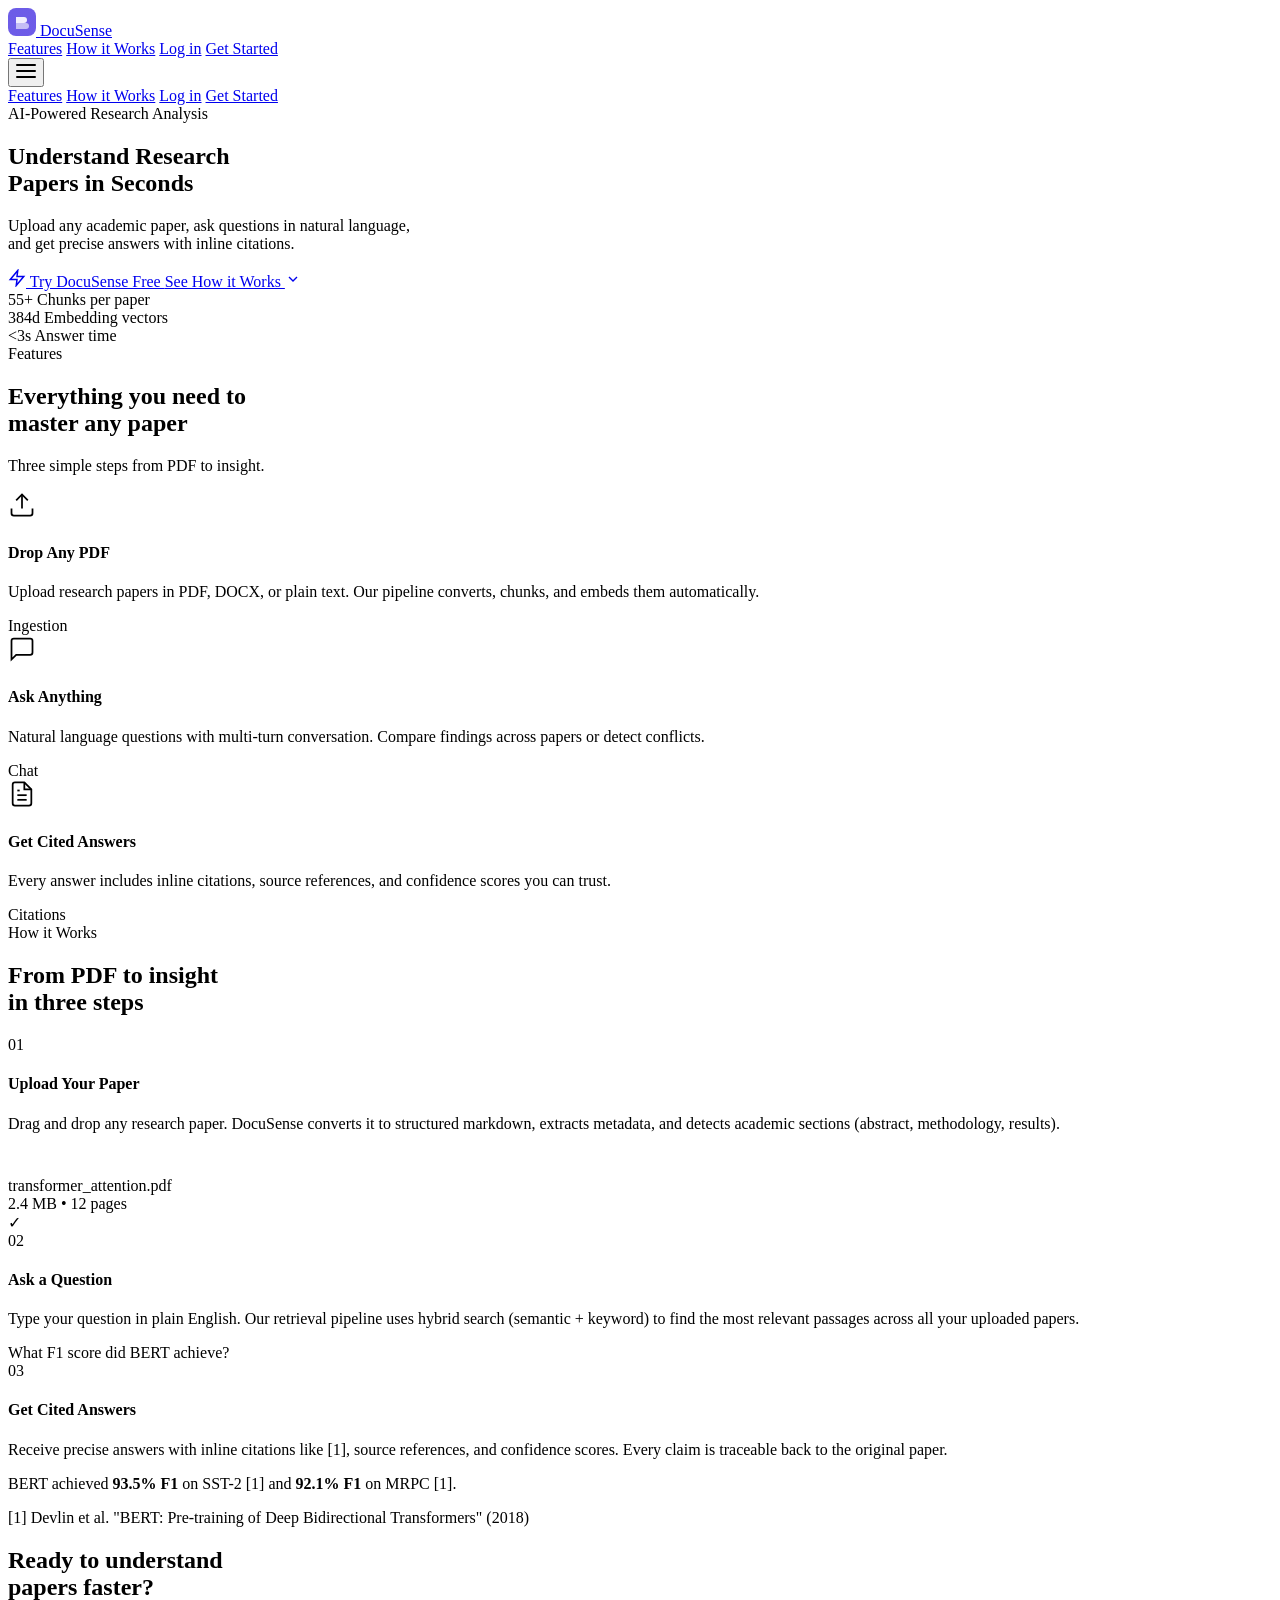
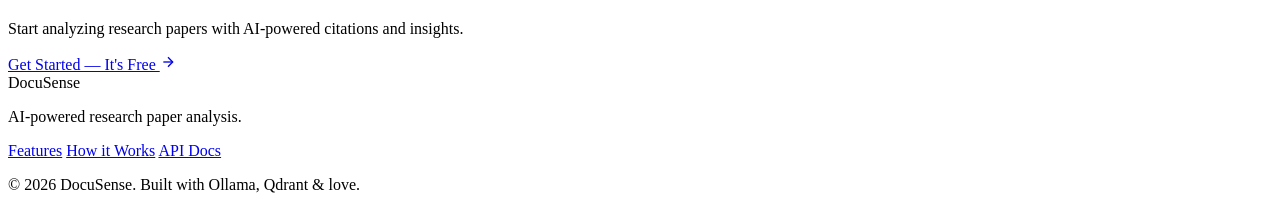
==== docusense/web/index.html @ 53594f13 "feat: premium Apple-inspired web UI replacing Gradio - Landing page: hero with gradient orbs, featur" ====
<!DOCTYPE html>
<html lang="en">
<head>
  <meta charset="UTF-8">
  <meta name="viewport" content="width=device-width, initial-scale=1.0">
  <meta name="description" content="DocuSense — Upload research papers, ask questions, get cited answers instantly. AI-powered academic paper analysis.">
  <title>DocuSense — Understand Research Papers in Seconds</title>
  <link rel="preconnect" href="https://fonts.googleapis.com">
  <link rel="preconnect" href="https://fonts.gstatic.com" crossorigin>
  <link href="https://fonts.googleapis.com/css2?family=Inter:wght@400;500;600;700;800&display=swap" rel="stylesheet">
  <link rel="stylesheet" href="/static/css/design-system.css">
  <link rel="stylesheet" href="/static/css/landing.css">
</head>
<body>

  <!-- ===== NAVIGATION ===== -->
  <nav class="nav glass" id="navbar" role="navigation" aria-label="Main navigation">
    <div class="nav__inner container">
      <a href="/" class="nav__logo" aria-label="DocuSense home">
        <svg width="28" height="28" viewBox="0 0 28 28" fill="none" aria-hidden="true">
          <rect width="28" height="28" rx="8" fill="url(#logo-grad)"/>
          <path d="M8 9h8a3 3 0 013 3v0a3 3 0 01-3 3H8V9z" fill="white" opacity="0.9"/>
          <path d="M8 15h10a3 3 0 013 3v0a3 3 0 01-3 3H8v-6z" fill="white" opacity="0.6"/>
          <defs><linearGradient id="logo-grad" x1="0" y1="0" x2="28" y2="28"><stop stop-color="#6c5ce7"/><stop offset="1" stop-color="#a855f7"/></linearGradient></defs>
        </svg>
        <span>DocuSense</span>
      </a>
      <div class="nav__links">
        <a href="#features" class="nav__link">Features</a>
        <a href="#how-it-works" class="nav__link">How it Works</a>
        <a href="/static/auth.html" class="btn btn-secondary btn-sm">Log in</a>
        <a href="/static/auth.html#signup" class="btn btn-primary btn-sm">Get Started</a>
      </div>
      <button class="nav__hamburger btn-icon" id="nav-toggle" aria-label="Toggle menu" aria-expanded="false">
        <svg width="20" height="20" viewBox="0 0 20 20" fill="currentColor"><rect y="3" width="20" height="2" rx="1"/><rect y="9" width="20" height="2" rx="1"/><rect y="15" width="20" height="2" rx="1"/></svg>
      </button>
    </div>
    <!-- Mobile menu -->
    <div class="nav__mobile" id="mobile-menu" role="menu">
      <a href="#features" class="nav__mobile-link" role="menuitem">Features</a>
      <a href="#how-it-works" class="nav__mobile-link" role="menuitem">How it Works</a>
      <a href="/static/auth.html" class="nav__mobile-link" role="menuitem">Log in</a>
      <a href="/static/auth.html#signup" class="btn btn-primary" style="width:100%;margin-top:var(--space-2)" role="menuitem">Get Started</a>
    </div>
  </nav>

  <!-- ===== HERO SECTION ===== -->
  <section class="hero" id="hero">
    <div class="hero__bg" aria-hidden="true">
      <div class="hero__orb hero__orb--1"></div>
      <div class="hero__orb hero__orb--2"></div>
      <div class="hero__orb hero__orb--3"></div>
      <div class="hero__grid"></div>
    </div>
    <div class="hero__content container">
      <div class="hero__badge reveal">
        <span class="hero__badge-dot"></span>
        AI-Powered Research Analysis
      </div>
      <h1 class="hero__title reveal delay-1">
        Understand Research<br>Papers <span class="gradient-text">in Seconds</span>
      </h1>
      <p class="hero__subtitle reveal delay-2">
        Upload any academic paper, ask questions in natural language,<br class="hide-mobile">
        and get precise answers with inline citations.
      </p>
      <div class="hero__actions reveal delay-3">
        <a href="/static/auth.html#signup" class="btn btn-primary btn-lg">
          <svg width="18" height="18" viewBox="0 0 24 24" fill="none" stroke="currentColor" stroke-width="2"><path d="M13 2L3 14h9l-1 8 10-12h-9l1-8z"/></svg>
          Try DocuSense Free
        </a>
        <a href="#how-it-works" class="btn btn-secondary btn-lg">
          See How it Works
          <svg width="16" height="16" viewBox="0 0 24 24" fill="none" stroke="currentColor" stroke-width="2"><path d="M6 9l6 6 6-6"/></svg>
        </a>
      </div>
      <div class="hero__stats reveal delay-4">
        <div class="hero__stat">
          <span class="hero__stat-num">55+</span>
          <span class="hero__stat-label">Chunks per paper</span>
        </div>
        <div class="hero__stat-divider"></div>
        <div class="hero__stat">
          <span class="hero__stat-num">384d</span>
          <span class="hero__stat-label">Embedding vectors</span>
        </div>
        <div class="hero__stat-divider"></div>
        <div class="hero__stat">
          <span class="hero__stat-num">&lt;3s</span>
          <span class="hero__stat-label">Answer time</span>
        </div>
      </div>
    </div>
  </section>

  <!-- ===== FEATURES ===== -->
  <section class="features" id="features">
    <div class="container">
      <div class="section-header reveal">
        <span class="section-tag">Features</span>
        <h2>Everything you need to<br><span class="gradient-text">master any paper</span></h2>
        <p>Three simple steps from PDF to insight.</p>
      </div>

      <div class="features__grid">
        <!-- Card 1 -->
        <div class="feature-card glass reveal delay-1" id="feature-upload">
          <div class="feature-card__icon">
            <svg width="28" height="28" viewBox="0 0 24 24" fill="none" stroke="currentColor" stroke-width="1.5"><path d="M21 15v4a2 2 0 01-2 2H5a2 2 0 01-2-2v-4"/><polyline points="17 8 12 3 7 8"/><line x1="12" y1="3" x2="12" y2="15"/></svg>
          </div>
          <h4>Drop Any PDF</h4>
          <p>Upload research papers in PDF, DOCX, or plain text. Our pipeline converts, chunks, and embeds them automatically.</p>
          <div class="feature-card__tag">Ingestion</div>
        </div>

        <!-- Card 2 -->
        <div class="feature-card glass reveal delay-2" id="feature-ask">
          <div class="feature-card__icon feature-card__icon--purple">
            <svg width="28" height="28" viewBox="0 0 24 24" fill="none" stroke="currentColor" stroke-width="1.5"><path d="M21 15a2 2 0 01-2 2H7l-4 4V5a2 2 0 012-2h14a2 2 0 012 2z"/></svg>
          </div>
          <h4>Ask Anything</h4>
          <p>Natural language questions with multi-turn conversation. Compare findings across papers or detect conflicts.</p>
          <div class="feature-card__tag">Chat</div>
        </div>

        <!-- Card 3 -->
        <div class="feature-card glass reveal delay-3" id="feature-cite">
          <div class="feature-card__icon feature-card__icon--pink">
            <svg width="28" height="28" viewBox="0 0 24 24" fill="none" stroke="currentColor" stroke-width="1.5"><path d="M14 2H6a2 2 0 00-2 2v16a2 2 0 002 2h12a2 2 0 002-2V8z"/><polyline points="14 2 14 8 20 8"/><line x1="16" y1="13" x2="8" y2="13"/><line x1="16" y1="17" x2="8" y2="17"/><polyline points="10 9 9 9 8 9"/></svg>
          </div>
          <h4>Get Cited Answers</h4>
          <p>Every answer includes inline citations, source references, and confidence scores you can trust.</p>
          <div class="feature-card__tag">Citations</div>
        </div>
      </div>
    </div>
  </section>

  <!-- ===== HOW IT WORKS ===== -->
  <section class="how-it-works" id="how-it-works">
    <div class="container">
      <div class="section-header reveal">
        <span class="section-tag">How it Works</span>
        <h2>From PDF to insight<br><span class="gradient-text">in three steps</span></h2>
      </div>

      <div class="steps">
        <div class="step reveal-left">
          <div class="step__number">01</div>
          <div class="step__content">
            <h4>Upload Your Paper</h4>
            <p>Drag and drop any research paper. DocuSense converts it to structured markdown, extracts metadata, and detects academic sections (abstract, methodology, results).</p>
          </div>
          <div class="step__visual">
            <div class="step__mockup glass-strong">
              <div class="mockup-file">
                <svg width="24" height="24" viewBox="0 0 24 24" fill="none" stroke="var(--accent-solid)" stroke-width="1.5"><path d="M14 2H6a2 2 0 00-2 2v16a2 2 0 002 2h12a2 2 0 002-2V8z"/><polyline points="14 2 14 8 20 8"/></svg>
                <div>
                  <div class="mockup-filename">transformer_attention.pdf</div>
                  <div class="mockup-meta">2.4 MB • 12 pages</div>
                </div>
                <div class="mockup-badge">✓</div>
              </div>
            </div>
          </div>
        </div>

        <div class="step reveal-right">
          <div class="step__number">02</div>
          <div class="step__content">
            <h4>Ask a Question</h4>
            <p>Type your question in plain English. Our retrieval pipeline uses hybrid search (semantic + keyword) to find the most relevant passages across all your uploaded papers.</p>
          </div>
          <div class="step__visual">
            <div class="step__mockup glass-strong">
              <div class="mockup-chat">
                <div class="mockup-msg mockup-msg--user">What F1 score did BERT achieve?</div>
                <div class="mockup-msg mockup-msg--bot">
                  <div class="mockup-typing">
                    <span></span><span></span><span></span>
                  </div>
                </div>
              </div>
            </div>
          </div>
        </div>

        <div class="step reveal-left">
          <div class="step__number">03</div>
          <div class="step__content">
            <h4>Get Cited Answers</h4>
            <p>Receive precise answers with inline citations like [1], source references, and confidence scores. Every claim is traceable back to the original paper.</p>
          </div>
          <div class="step__visual">
            <div class="step__mockup glass-strong">
              <div class="mockup-answer">
                <p>BERT achieved <strong>93.5% F1</strong> on SST-2 <span class="mockup-cite">[1]</span> and <strong>92.1% F1</strong> on MRPC <span class="mockup-cite">[1]</span>.</p>
                <div class="mockup-ref">
                  <span class="mockup-cite">[1]</span> Devlin et al. "BERT: Pre-training of Deep Bidirectional Transformers" (2018)
                </div>
              </div>
            </div>
          </div>
        </div>
      </div>
    </div>
  </section>

  <!-- ===== CTA ===== -->
  <section class="cta">
    <div class="container">
      <div class="cta__card glass-strong reveal">
        <div class="cta__orb" aria-hidden="true"></div>
        <h2>Ready to understand<br>papers <span class="gradient-text">faster</span>?</h2>
        <p>Start analyzing research papers with AI-powered citations and insights.</p>
        <a href="/static/auth.html#signup" class="btn btn-primary btn-lg">
          Get Started — It's Free
          <svg width="16" height="16" viewBox="0 0 24 24" fill="none" stroke="currentColor" stroke-width="2"><line x1="5" y1="12" x2="19" y2="12"/><polyline points="12 5 19 12 12 19"/></svg>
        </a>
      </div>
    </div>
  </section>

  <!-- ===== FOOTER ===== -->
  <footer class="footer">
    <div class="container">
      <div class="footer__inner">
        <div class="footer__brand">
          <span class="footer__logo gradient-text">DocuSense</span>
          <p>AI-powered research paper analysis.</p>
        </div>
        <div class="footer__links">
          <a href="#features">Features</a>
          <a href="#how-it-works">How it Works</a>
          <a href="/docs" target="_blank">API Docs</a>
        </div>
      </div>
      <div class="footer__bottom">
        <p>&copy; 2026 DocuSense. Built with Ollama, Qdrant & love.</p>
      </div>
    </div>
  </footer>

  <script src="/static/js/animations.js"></script>
  <script>
    // Mobile nav toggle
    const toggle = document.getElementById('nav-toggle');
    const menu = document.getElementById('mobile-menu');
    toggle?.addEventListener('click', () => {
      const open = menu.classList.toggle('open');
      toggle.setAttribute('aria-expanded', open);
    });

    // Navbar scroll effect
    const nav = document.getElementById('navbar');
    window.addEventListener('scroll', () => {
      nav.classList.toggle('nav--scrolled', window.scrollY > 40);
    }, { passive: true });

    // Close mobile menu on link click
    menu?.querySelectorAll('a').forEach(a => {
      a.addEventListener('click', () => {
        menu.classList.remove('open');
        toggle.setAttribute('aria-expanded', 'false');
      });
    });
  </script>
</body>
</html>
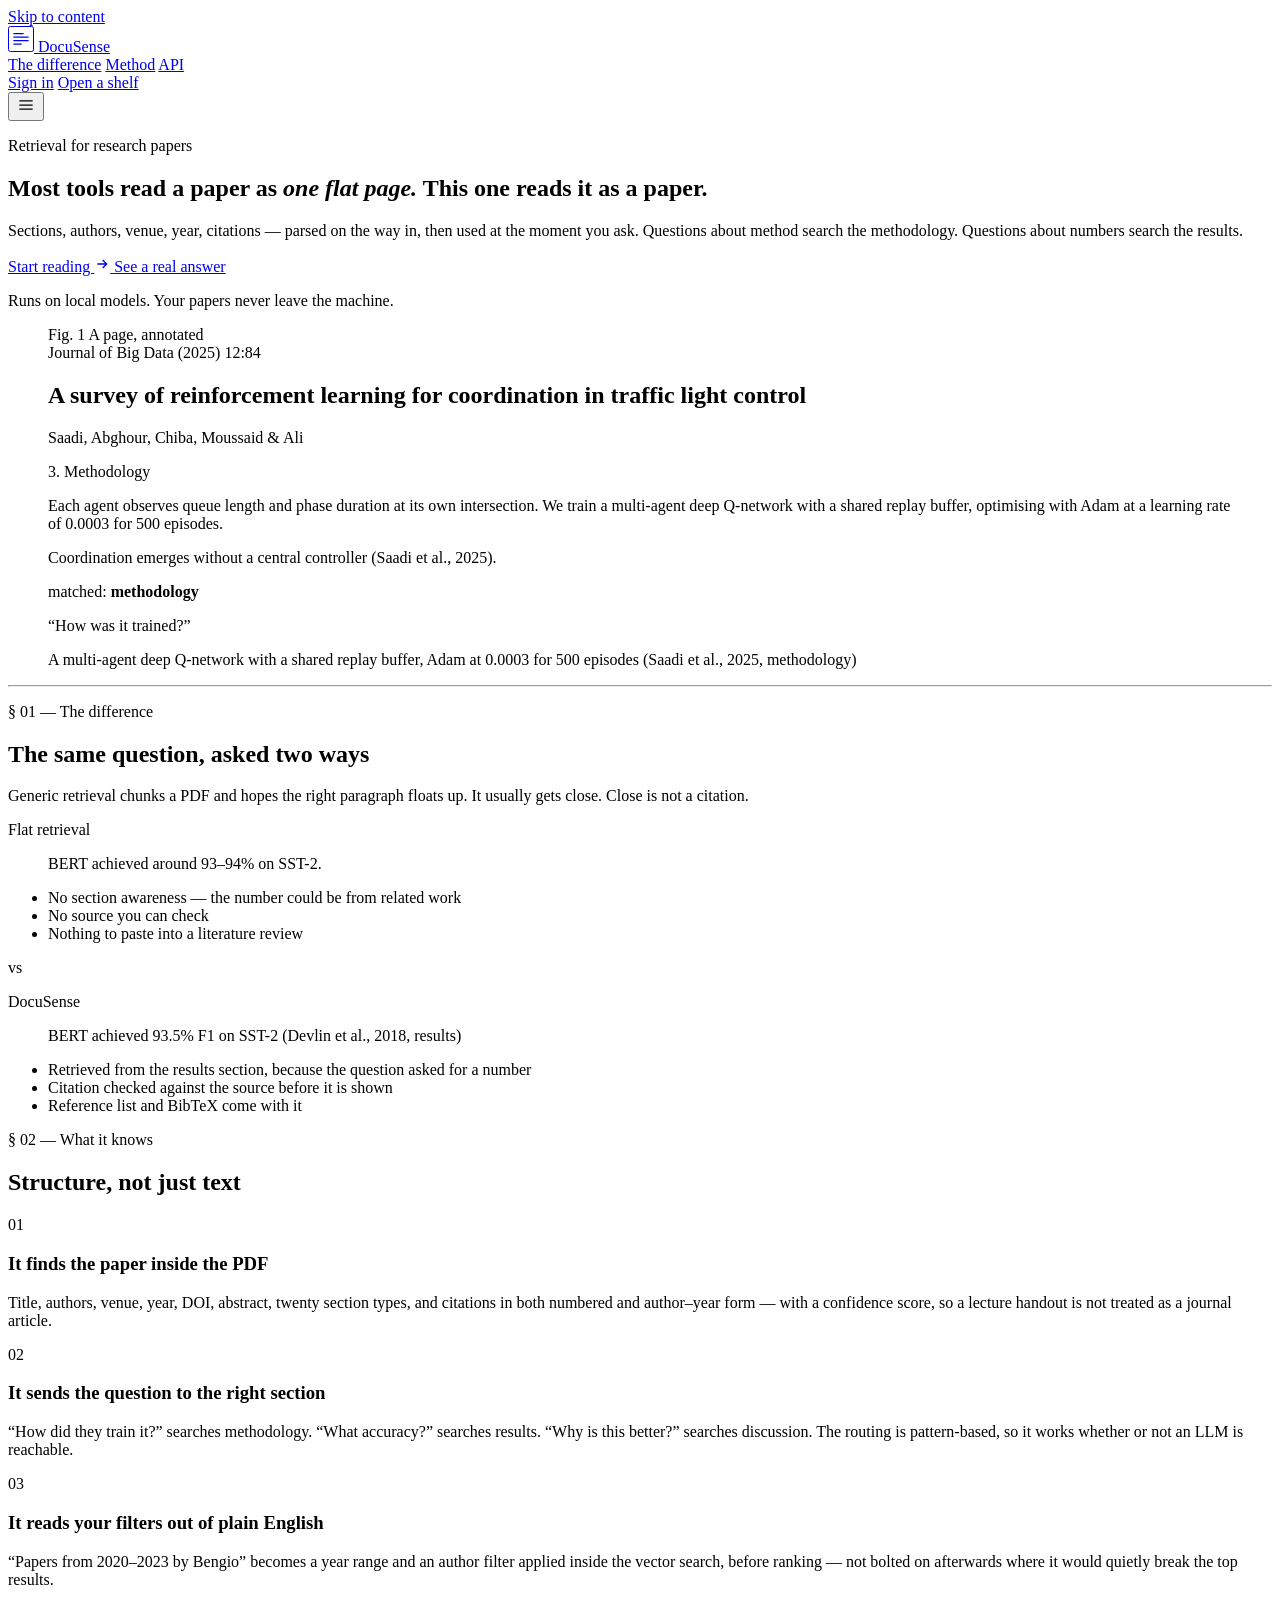
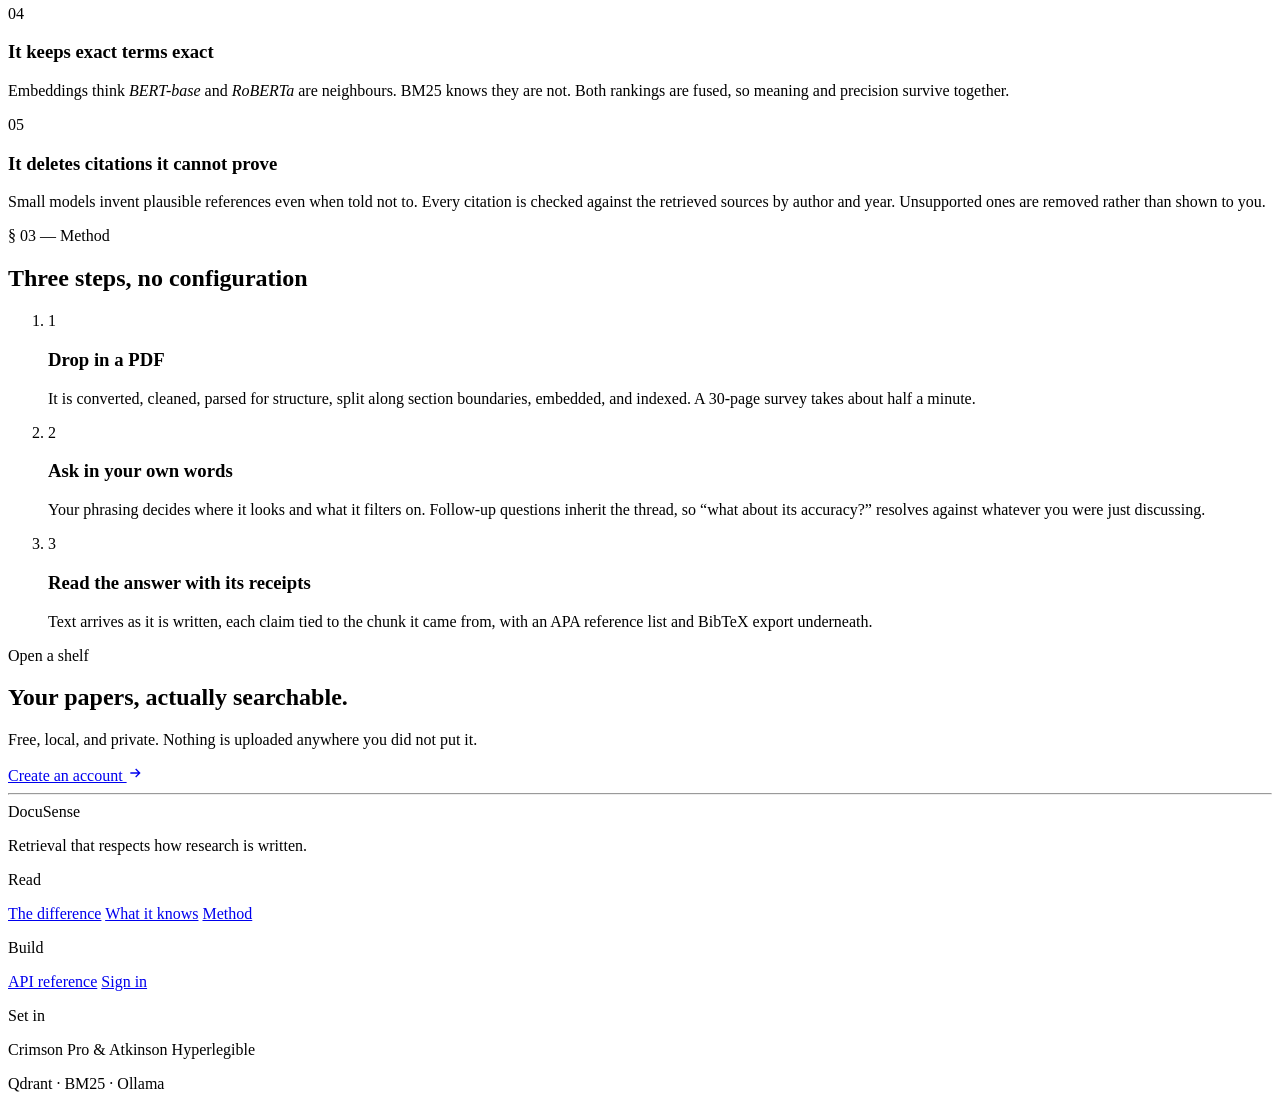
==== commit 20d09717: "feat(ui): redesign the interface as an academic reading room The old UI was the default AI-SaaS look" ====
--- a/docusense/web/index.html
+++ b/docusense/web/index.html
@@ -3,267 +3,358 @@
 <head>
   <meta charset="UTF-8">
   <meta name="viewport" content="width=device-width, initial-scale=1.0">
-  <meta name="description" content="DocuSense — Upload research papers, ask questions, get cited answers instantly. AI-powered academic paper analysis.">
-  <title>DocuSense — Understand Research Papers in Seconds</title>
+  <title>DocuSense — Read papers the way a researcher does</title>
+  <meta name="description" content="A retrieval system that understands the structure of a research paper: sections, authors, venues, citations. Ask a question, get an answer with the receipts.">
+
   <link rel="preconnect" href="https://fonts.googleapis.com">
   <link rel="preconnect" href="https://fonts.gstatic.com" crossorigin>
-  <link href="https://fonts.googleapis.com/css2?family=Inter:wght@400;500;600;700;800&display=swap" rel="stylesheet">
+  <link href="https://fonts.googleapis.com/css2?family=Atkinson+Hyperlegible:wght@400;700&family=Crimson+Pro:ital,wght@0,300;0,400;0,500;0,600;1,400&display=swap" rel="stylesheet">
   <link rel="stylesheet" href="/static/css/design-system.css">
   <link rel="stylesheet" href="/static/css/landing.css">
+
+  <script>
+    // Opt in to scroll-reveal only when scripting is available to undo it.
+    document.documentElement.classList.add('js-reveal');
+  </script>
 </head>
 <body>
-
-  <!-- ===== NAVIGATION ===== -->
-  <nav class="nav glass" id="navbar" role="navigation" aria-label="Main navigation">
-    <div class="nav__inner container">
-      <a href="/" class="nav__logo" aria-label="DocuSense home">
-        <svg width="28" height="28" viewBox="0 0 28 28" fill="none" aria-hidden="true">
-          <rect width="28" height="28" rx="8" fill="url(#logo-grad)"/>
-          <path d="M8 9h8a3 3 0 013 3v0a3 3 0 01-3 3H8V9z" fill="white" opacity="0.9"/>
-          <path d="M8 15h10a3 3 0 013 3v0a3 3 0 01-3 3H8v-6z" fill="white" opacity="0.6"/>
-          <defs><linearGradient id="logo-grad" x1="0" y1="0" x2="28" y2="28"><stop stop-color="#6c5ce7"/><stop offset="1" stop-color="#a855f7"/></linearGradient></defs>
+  <a href="#main" class="skip-link">Skip to content</a>
+
+  <!-- ══ Masthead ══════════════════════════════════════════════ -->
+  <header class="masthead" id="masthead">
+    <div class="shell masthead__inner">
+      <a href="/" class="wordmark" aria-label="DocuSense home">
+        <span class="wordmark__mark" aria-hidden="true">
+          <svg width="26" height="26" viewBox="0 0 26 26" fill="none">
+            <rect x="0.5" y="0.5" width="25" height="25" rx="2" stroke="currentColor" stroke-width="1"/>
+            <path d="M6 7.5h9M6 11h14M6 14.5h14M6 18h7" stroke="currentColor" stroke-width="1.25" stroke-linecap="square"/>
+            <path d="M15.5 17.5l4.5-4.5" stroke="var(--gold)" stroke-width="1.5" stroke-linecap="square"/>
+          </svg>
+        </span>
+        <span class="wordmark__text">DocuSense</span>
+      </a>
+
+      <nav class="masthead__nav" aria-label="Primary">
+        <a href="#difference" class="rule-link">The difference</a>
+        <a href="#method" class="rule-link">Method</a>
+        <a href="/docs" class="rule-link">API</a>
+      </nav>
+
+      <div class="masthead__actions">
+        <a href="/static/auth.html" class="btn btn-quiet btn-sm">Sign in</a>
+        <a href="/static/auth.html#signup" class="btn btn-primary btn-sm">Open a shelf</a>
+      </div>
+
+      <button class="btn btn-icon masthead__toggle" id="nav-toggle" aria-label="Open menu" aria-expanded="false" aria-controls="mobile-nav">
+        <svg width="20" height="20" viewBox="0 0 24 24" fill="none" stroke="currentColor" stroke-width="1.5" aria-hidden="true">
+          <path d="M4 7h16M4 12h16M4 17h16"/>
         </svg>
-        <span>DocuSense</span>
-      </a>
-      <div class="nav__links">
-        <a href="#features" class="nav__link">Features</a>
-        <a href="#how-it-works" class="nav__link">How it Works</a>
-        <a href="/static/auth.html" class="btn btn-secondary btn-sm">Log in</a>
-        <a href="/static/auth.html#signup" class="btn btn-primary btn-sm">Get Started</a>
-      </div>
-      <button class="nav__hamburger btn-icon" id="nav-toggle" aria-label="Toggle menu" aria-expanded="false">
-        <svg width="20" height="20" viewBox="0 0 20 20" fill="currentColor"><rect y="3" width="20" height="2" rx="1"/><rect y="9" width="20" height="2" rx="1"/><rect y="15" width="20" height="2" rx="1"/></svg>
       </button>
     </div>
-    <!-- Mobile menu -->
-    <div class="nav__mobile" id="mobile-menu" role="menu">
-      <a href="#features" class="nav__mobile-link" role="menuitem">Features</a>
-      <a href="#how-it-works" class="nav__mobile-link" role="menuitem">How it Works</a>
-      <a href="/static/auth.html" class="nav__mobile-link" role="menuitem">Log in</a>
-      <a href="/static/auth.html#signup" class="btn btn-primary" style="width:100%;margin-top:var(--space-2)" role="menuitem">Get Started</a>
+
+    <div class="masthead__mobile" id="mobile-nav" hidden>
+      <a href="#difference">The difference</a>
+      <a href="#method">Method</a>
+      <a href="/docs">API</a>
+      <a href="/static/auth.html">Sign in</a>
+      <a href="/static/auth.html#signup" class="btn btn-primary" style="width:100%">Open a shelf</a>
     </div>
-  </nav>
-
-  <!-- ===== HERO SECTION ===== -->
-  <section class="hero" id="hero">
-    <div class="hero__bg" aria-hidden="true">
-      <div class="hero__orb hero__orb--1"></div>
-      <div class="hero__orb hero__orb--2"></div>
-      <div class="hero__orb hero__orb--3"></div>
-      <div class="hero__grid"></div>
-    </div>
-    <div class="hero__content container">
-      <div class="hero__badge reveal">
-        <span class="hero__badge-dot"></span>
-        AI-Powered Research Analysis
-      </div>
-      <h1 class="hero__title reveal delay-1">
-        Understand Research<br>Papers <span class="gradient-text">in Seconds</span>
-      </h1>
-      <p class="hero__subtitle reveal delay-2">
-        Upload any academic paper, ask questions in natural language,<br class="hide-mobile">
-        and get precise answers with inline citations.
-      </p>
-      <div class="hero__actions reveal delay-3">
-        <a href="/static/auth.html#signup" class="btn btn-primary btn-lg">
-          <svg width="18" height="18" viewBox="0 0 24 24" fill="none" stroke="currentColor" stroke-width="2"><path d="M13 2L3 14h9l-1 8 10-12h-9l1-8z"/></svg>
-          Try DocuSense Free
+  </header>
+
+  <main id="main">
+
+    <!-- ══ Hero ═══════════════════════════════════════════════ -->
+    <section class="hero">
+      <div class="shell hero__grid">
+
+        <div class="hero__copy">
+          <p class="eyebrow" data-reveal>Retrieval for research papers</p>
+
+          <h1 data-reveal style="--reveal-delay:80ms">
+            Most tools read a paper as
+            <em>one flat page.</em>
+            This one reads it as
+            <span class="mark" data-mark>a paper.</span>
+          </h1>
+
+          <p class="lede" data-reveal style="--reveal-delay:180ms">
+            Sections, authors, venue, year, citations — parsed on the way in, then
+            used at the moment you ask. Questions about method search the methodology.
+            Questions about numbers search the results.
+          </p>
+
+          <div class="hero__actions" data-reveal style="--reveal-delay:260ms">
+            <a href="/static/auth.html#signup" class="btn btn-primary btn-lg">
+              Start reading
+              <svg width="16" height="16" viewBox="0 0 24 24" fill="none" stroke="currentColor" stroke-width="2" aria-hidden="true">
+                <path d="M5 12h14M13 6l6 6-6 6"/>
+              </svg>
+            </a>
+            <a href="#difference" class="btn btn-quiet btn-lg">See a real answer</a>
+          </div>
+
+          <p class="hero__note" data-reveal style="--reveal-delay:340ms">
+            Runs on local models. Your papers never leave the machine.
+          </p>
+        </div>
+
+        <!-- Specimen: a paper being marked up, which is literally what the
+             product does. Annotations animate in sequence on load. -->
+        <figure class="specimen" data-reveal style="--reveal-delay:200ms">
+          <figcaption class="specimen__caption">
+            <span class="folio">Fig. 1</span>
+            <span>A page, annotated</span>
+          </figcaption>
+
+          <div class="sheet" id="sheet">
+            <div class="sheet__runninghead">
+              <span>Journal of Big Data</span>
+              <span>(2025) 12:84</span>
+            </div>
+
+            <h2 class="sheet__title">A survey of reinforcement learning for coordination in traffic light control</h2>
+            <p class="sheet__byline">Saadi, Abghour, Chiba, Moussaid &amp; Ali</p>
+
+            <div class="sheet__rule"></div>
+
+            <p class="sheet__section-label">3. Methodology</p>
+
+            <p class="sheet__body">
+              Each agent observes queue length and phase duration at its own
+              intersection.
+              <span class="sheet__hl" data-seq="1">We train a multi-agent deep
+              Q-network with a shared replay buffer</span>, optimising with Adam
+              at a learning rate of 0.0003 for 500 episodes.
+            </p>
+
+            <p class="sheet__body">
+              Coordination emerges without a central controller
+              <span class="sheet__cite" data-seq="3">(Saadi et al., 2025)</span>.
+            </p>
+
+            <aside class="sheet__margin" data-seq="2" aria-hidden="true">
+              <span class="sheet__margin-arrow"></span>
+              matched: <strong>methodology</strong>
+            </aside>
+          </div>
+
+          <div class="specimen__answer" data-seq="4">
+            <p class="specimen__q">“How was it trained?”</p>
+            <p class="specimen__a">
+              A multi-agent deep Q-network with a shared replay buffer, Adam at
+              0.0003 for 500 episodes
+              <span class="specimen__ref">(Saadi et al., 2025, methodology)</span>
+            </p>
+          </div>
+        </figure>
+
+      </div>
+
+      <div class="shell">
+        <hr class="hairline">
+      </div>
+    </section>
+
+    <!-- ══ The difference ═════════════════════════════════════ -->
+    <section class="section" id="difference">
+      <div class="shell">
+        <header class="section__head" data-reveal>
+          <p class="eyebrow">§ 01 — The difference</p>
+          <h2>The same question, asked two ways</h2>
+          <p class="lede">
+            Generic retrieval chunks a PDF and hopes the right paragraph floats up.
+            It usually gets close. Close is not a citation.
+          </p>
+        </header>
+
+        <div class="compare">
+          <article class="compare__col compare__col--before" data-reveal>
+            <p class="compare__label">Flat retrieval</p>
+            <blockquote class="compare__quote">
+              BERT achieved around 93–94% on SST-2.
+            </blockquote>
+            <ul class="compare__notes">
+              <li>No section awareness — the number could be from related work</li>
+              <li>No source you can check</li>
+              <li>Nothing to paste into a literature review</li>
+            </ul>
+          </article>
+
+          <div class="compare__divider" aria-hidden="true">
+            <span class="compare__divider-line"></span>
+            <span class="compare__divider-glyph">vs</span>
+            <span class="compare__divider-line"></span>
+          </div>
+
+          <article class="compare__col compare__col--after" data-reveal style="--reveal-delay:120ms">
+            <p class="compare__label compare__label--gold">DocuSense</p>
+            <blockquote class="compare__quote">
+              BERT achieved 93.5% F1 on SST-2
+              <span class="compare__ref">(Devlin et al., 2018, results)</span>
+            </blockquote>
+            <ul class="compare__notes">
+              <li>Retrieved from the results section, because the question asked for a number</li>
+              <li>Citation checked against the source before it is shown</li>
+              <li>Reference list and BibTeX come with it</li>
+            </ul>
+          </article>
+        </div>
+      </div>
+    </section>
+
+    <!-- ══ Capabilities ═══════════════════════════════════════ -->
+    <section class="section section--sunk" id="capabilities">
+      <div class="shell">
+        <header class="section__head" data-reveal>
+          <p class="eyebrow">§ 02 — What it knows</p>
+          <h2>Structure, not just text</h2>
+        </header>
+
+        <div class="ledger">
+          <article class="ledger__row" data-reveal>
+            <span class="folio ledger__num">01</span>
+            <h3 class="ledger__title">It finds the paper inside the PDF</h3>
+            <p class="ledger__body">
+              Title, authors, venue, year, DOI, abstract, twenty section types, and
+              citations in both numbered and author–year form — with a confidence
+              score, so a lecture handout is not treated as a journal article.
+            </p>
+          </article>
+
+          <article class="ledger__row" data-reveal>
+            <span class="folio ledger__num">02</span>
+            <h3 class="ledger__title">It sends the question to the right section</h3>
+            <p class="ledger__body">
+              “How did they train it?” searches methodology. “What accuracy?” searches
+              results. “Why is this better?” searches discussion. The routing is
+              pattern-based, so it works whether or not an LLM is reachable.
+            </p>
+          </article>
+
+          <article class="ledger__row" data-reveal>
+            <span class="folio ledger__num">03</span>
+            <h3 class="ledger__title">It reads your filters out of plain English</h3>
+            <p class="ledger__body">
+              “Papers from 2020–2023 by Bengio” becomes a year range and an author
+              filter applied inside the vector search, before ranking — not bolted on
+              afterwards where it would quietly break the top results.
+            </p>
+          </article>
+
+          <article class="ledger__row" data-reveal>
+            <span class="folio ledger__num">04</span>
+            <h3 class="ledger__title">It keeps exact terms exact</h3>
+            <p class="ledger__body">
+              Embeddings think <em>BERT-base</em> and <em>RoBERTa</em> are neighbours.
+              BM25 knows they are not. Both rankings are fused, so meaning and
+              precision survive together.
+            </p>
+          </article>
+
+          <article class="ledger__row" data-reveal>
+            <span class="folio ledger__num">05</span>
+            <h3 class="ledger__title">It deletes citations it cannot prove</h3>
+            <p class="ledger__body">
+              Small models invent plausible references even when told not to. Every
+              citation is checked against the retrieved sources by author and year.
+              Unsupported ones are removed rather than shown to you.
+            </p>
+          </article>
+        </div>
+      </div>
+    </section>
+
+    <!-- ══ Method ═════════════════════════════════════════════ -->
+    <section class="section" id="method">
+      <div class="shell">
+        <header class="section__head" data-reveal>
+          <p class="eyebrow">§ 03 — Method</p>
+          <h2>Three steps, no configuration</h2>
+        </header>
+
+        <ol class="method">
+          <li class="method__step" data-reveal>
+            <span class="method__num">1</span>
+            <h3>Drop in a PDF</h3>
+            <p>
+              It is converted, cleaned, parsed for structure, split along section
+              boundaries, embedded, and indexed. A 30-page survey takes about half
+              a minute.
+            </p>
+          </li>
+          <li class="method__step" data-reveal style="--reveal-delay:100ms">
+            <span class="method__num">2</span>
+            <h3>Ask in your own words</h3>
+            <p>
+              Your phrasing decides where it looks and what it filters on. Follow-up
+              questions inherit the thread, so “what about its accuracy?” resolves
+              against whatever you were just discussing.
+            </p>
+          </li>
+          <li class="method__step" data-reveal style="--reveal-delay:200ms">
+            <span class="method__num">3</span>
+            <h3>Read the answer with its receipts</h3>
+            <p>
+              Text arrives as it is written, each claim tied to the chunk it came
+              from, with an APA reference list and BibTeX export underneath.
+            </p>
+          </li>
+        </ol>
+      </div>
+    </section>
+
+    <!-- ══ Close ══════════════════════════════════════════════ -->
+    <section class="close">
+      <div class="shell close__inner" data-reveal>
+        <p class="eyebrow">Open a shelf</p>
+        <h2 class="close__title">
+          Your papers, <span class="mark" data-mark>actually searchable.</span>
+        </h2>
+        <p class="lede close__lede">
+          Free, local, and private. Nothing is uploaded anywhere you did not put it.
+        </p>
+        <a href="/static/auth.html#signup" class="btn btn-accent btn-lg">
+          Create an account
+          <svg width="16" height="16" viewBox="0 0 24 24" fill="none" stroke="currentColor" stroke-width="2" aria-hidden="true">
+            <path d="M5 12h14M13 6l6 6-6 6"/>
+          </svg>
         </a>
-        <a href="#how-it-works" class="btn btn-secondary btn-lg">
-          See How it Works
-          <svg width="16" height="16" viewBox="0 0 24 24" fill="none" stroke="currentColor" stroke-width="2"><path d="M6 9l6 6 6-6"/></svg>
-        </a>
-      </div>
-      <div class="hero__stats reveal delay-4">
-        <div class="hero__stat">
-          <span class="hero__stat-num">55+</span>
-          <span class="hero__stat-label">Chunks per paper</span>
-        </div>
-        <div class="hero__stat-divider"></div>
-        <div class="hero__stat">
-          <span class="hero__stat-num">384d</span>
-          <span class="hero__stat-label">Embedding vectors</span>
-        </div>
-        <div class="hero__stat-divider"></div>
-        <div class="hero__stat">
-          <span class="hero__stat-num">&lt;3s</span>
-          <span class="hero__stat-label">Answer time</span>
-        </div>
-      </div>
-    </div>
-  </section>
-
-  <!-- ===== FEATURES ===== -->
-  <section class="features" id="features">
-    <div class="container">
-      <div class="section-header reveal">
-        <span class="section-tag">Features</span>
-        <h2>Everything you need to<br><span class="gradient-text">master any paper</span></h2>
-        <p>Three simple steps from PDF to insight.</p>
-      </div>
-
-      <div class="features__grid">
-        <!-- Card 1 -->
-        <div class="feature-card glass reveal delay-1" id="feature-upload">
-          <div class="feature-card__icon">
-            <svg width="28" height="28" viewBox="0 0 24 24" fill="none" stroke="currentColor" stroke-width="1.5"><path d="M21 15v4a2 2 0 01-2 2H5a2 2 0 01-2-2v-4"/><polyline points="17 8 12 3 7 8"/><line x1="12" y1="3" x2="12" y2="15"/></svg>
-          </div>
-          <h4>Drop Any PDF</h4>
-          <p>Upload research papers in PDF, DOCX, or plain text. Our pipeline converts, chunks, and embeds them automatically.</p>
-          <div class="feature-card__tag">Ingestion</div>
-        </div>
-
-        <!-- Card 2 -->
-        <div class="feature-card glass reveal delay-2" id="feature-ask">
-          <div class="feature-card__icon feature-card__icon--purple">
-            <svg width="28" height="28" viewBox="0 0 24 24" fill="none" stroke="currentColor" stroke-width="1.5"><path d="M21 15a2 2 0 01-2 2H7l-4 4V5a2 2 0 012-2h14a2 2 0 012 2z"/></svg>
-          </div>
-          <h4>Ask Anything</h4>
-          <p>Natural language questions with multi-turn conversation. Compare findings across papers or detect conflicts.</p>
-          <div class="feature-card__tag">Chat</div>
-        </div>
-
-        <!-- Card 3 -->
-        <div class="feature-card glass reveal delay-3" id="feature-cite">
-          <div class="feature-card__icon feature-card__icon--pink">
-            <svg width="28" height="28" viewBox="0 0 24 24" fill="none" stroke="currentColor" stroke-width="1.5"><path d="M14 2H6a2 2 0 00-2 2v16a2 2 0 002 2h12a2 2 0 002-2V8z"/><polyline points="14 2 14 8 20 8"/><line x1="16" y1="13" x2="8" y2="13"/><line x1="16" y1="17" x2="8" y2="17"/><polyline points="10 9 9 9 8 9"/></svg>
-          </div>
-          <h4>Get Cited Answers</h4>
-          <p>Every answer includes inline citations, source references, and confidence scores you can trust.</p>
-          <div class="feature-card__tag">Citations</div>
-        </div>
-      </div>
-    </div>
-  </section>
-
-  <!-- ===== HOW IT WORKS ===== -->
-  <section class="how-it-works" id="how-it-works">
-    <div class="container">
-      <div class="section-header reveal">
-        <span class="section-tag">How it Works</span>
-        <h2>From PDF to insight<br><span class="gradient-text">in three steps</span></h2>
-      </div>
-
-      <div class="steps">
-        <div class="step reveal-left">
-          <div class="step__number">01</div>
-          <div class="step__content">
-            <h4>Upload Your Paper</h4>
-            <p>Drag and drop any research paper. DocuSense converts it to structured markdown, extracts metadata, and detects academic sections (abstract, methodology, results).</p>
-          </div>
-          <div class="step__visual">
-            <div class="step__mockup glass-strong">
-              <div class="mockup-file">
-                <svg width="24" height="24" viewBox="0 0 24 24" fill="none" stroke="var(--accent-solid)" stroke-width="1.5"><path d="M14 2H6a2 2 0 00-2 2v16a2 2 0 002 2h12a2 2 0 002-2V8z"/><polyline points="14 2 14 8 20 8"/></svg>
-                <div>
-                  <div class="mockup-filename">transformer_attention.pdf</div>
-                  <div class="mockup-meta">2.4 MB • 12 pages</div>
-                </div>
-                <div class="mockup-badge">✓</div>
-              </div>
-            </div>
-          </div>
-        </div>
-
-        <div class="step reveal-right">
-          <div class="step__number">02</div>
-          <div class="step__content">
-            <h4>Ask a Question</h4>
-            <p>Type your question in plain English. Our retrieval pipeline uses hybrid search (semantic + keyword) to find the most relevant passages across all your uploaded papers.</p>
-          </div>
-          <div class="step__visual">
-            <div class="step__mockup glass-strong">
-              <div class="mockup-chat">
-                <div class="mockup-msg mockup-msg--user">What F1 score did BERT achieve?</div>
-                <div class="mockup-msg mockup-msg--bot">
-                  <div class="mockup-typing">
-                    <span></span><span></span><span></span>
-                  </div>
-                </div>
-              </div>
-            </div>
-          </div>
-        </div>
-
-        <div class="step reveal-left">
-          <div class="step__number">03</div>
-          <div class="step__content">
-            <h4>Get Cited Answers</h4>
-            <p>Receive precise answers with inline citations like [1], source references, and confidence scores. Every claim is traceable back to the original paper.</p>
-          </div>
-          <div class="step__visual">
-            <div class="step__mockup glass-strong">
-              <div class="mockup-answer">
-                <p>BERT achieved <strong>93.5% F1</strong> on SST-2 <span class="mockup-cite">[1]</span> and <strong>92.1% F1</strong> on MRPC <span class="mockup-cite">[1]</span>.</p>
-                <div class="mockup-ref">
-                  <span class="mockup-cite">[1]</span> Devlin et al. "BERT: Pre-training of Deep Bidirectional Transformers" (2018)
-                </div>
-              </div>
-            </div>
-          </div>
-        </div>
-      </div>
-    </div>
-  </section>
-
-  <!-- ===== CTA ===== -->
-  <section class="cta">
-    <div class="container">
-      <div class="cta__card glass-strong reveal">
-        <div class="cta__orb" aria-hidden="true"></div>
-        <h2>Ready to understand<br>papers <span class="gradient-text">faster</span>?</h2>
-        <p>Start analyzing research papers with AI-powered citations and insights.</p>
-        <a href="/static/auth.html#signup" class="btn btn-primary btn-lg">
-          Get Started — It's Free
-          <svg width="16" height="16" viewBox="0 0 24 24" fill="none" stroke="currentColor" stroke-width="2"><line x1="5" y1="12" x2="19" y2="12"/><polyline points="12 5 19 12 12 19"/></svg>
-        </a>
-      </div>
-    </div>
-  </section>
-
-  <!-- ===== FOOTER ===== -->
-  <footer class="footer">
-    <div class="container">
-      <div class="footer__inner">
-        <div class="footer__brand">
-          <span class="footer__logo gradient-text">DocuSense</span>
-          <p>AI-powered research paper analysis.</p>
-        </div>
-        <div class="footer__links">
-          <a href="#features">Features</a>
-          <a href="#how-it-works">How it Works</a>
-          <a href="/docs" target="_blank">API Docs</a>
-        </div>
-      </div>
-      <div class="footer__bottom">
-        <p>&copy; 2026 DocuSense. Built with Ollama, Qdrant & love.</p>
+      </div>
+    </section>
+  </main>
+
+  <!-- ══ Colophon ═════════════════════════════════════════════ -->
+  <footer class="colophon">
+    <div class="shell">
+      <hr class="hairline">
+      <div class="colophon__grid">
+        <div class="colophon__brand">
+          <span class="wordmark__text">DocuSense</span>
+          <p>Retrieval that respects how research is written.</p>
+        </div>
+
+        <nav class="colophon__links" aria-label="Footer">
+          <p class="colophon__heading">Read</p>
+          <a href="#difference" class="rule-link">The difference</a>
+          <a href="#capabilities" class="rule-link">What it knows</a>
+          <a href="#method" class="rule-link">Method</a>
+        </nav>
+
+        <nav class="colophon__links" aria-label="Build">
+          <p class="colophon__heading">Build</p>
+          <a href="/docs" class="rule-link">API reference</a>
+          <a href="/static/auth.html" class="rule-link">Sign in</a>
+        </nav>
+
+        <div class="colophon__meta">
+          <p class="colophon__heading">Set in</p>
+          <p>Crimson Pro &amp; Atkinson Hyperlegible</p>
+          <p class="folio">Qdrant · BM25 · Ollama</p>
+        </div>
       </div>
     </div>
   </footer>
 
   <script src="/static/js/animations.js"></script>
-  <script>
-    // Mobile nav toggle
-    const toggle = document.getElementById('nav-toggle');
-    const menu = document.getElementById('mobile-menu');
-    toggle?.addEventListener('click', () => {
-      const open = menu.classList.toggle('open');
-      toggle.setAttribute('aria-expanded', open);
-    });
-
-    // Navbar scroll effect
-    const nav = document.getElementById('navbar');
-    window.addEventListener('scroll', () => {
-      nav.classList.toggle('nav--scrolled', window.scrollY > 40);
-    }, { passive: true });
-
-    // Close mobile menu on link click
-    menu?.querySelectorAll('a').forEach(a => {
-      a.addEventListener('click', () => {
-        menu.classList.remove('open');
-        toggle.setAttribute('aria-expanded', 'false');
-      });
-    });
-  </script>
 </body>
 </html>
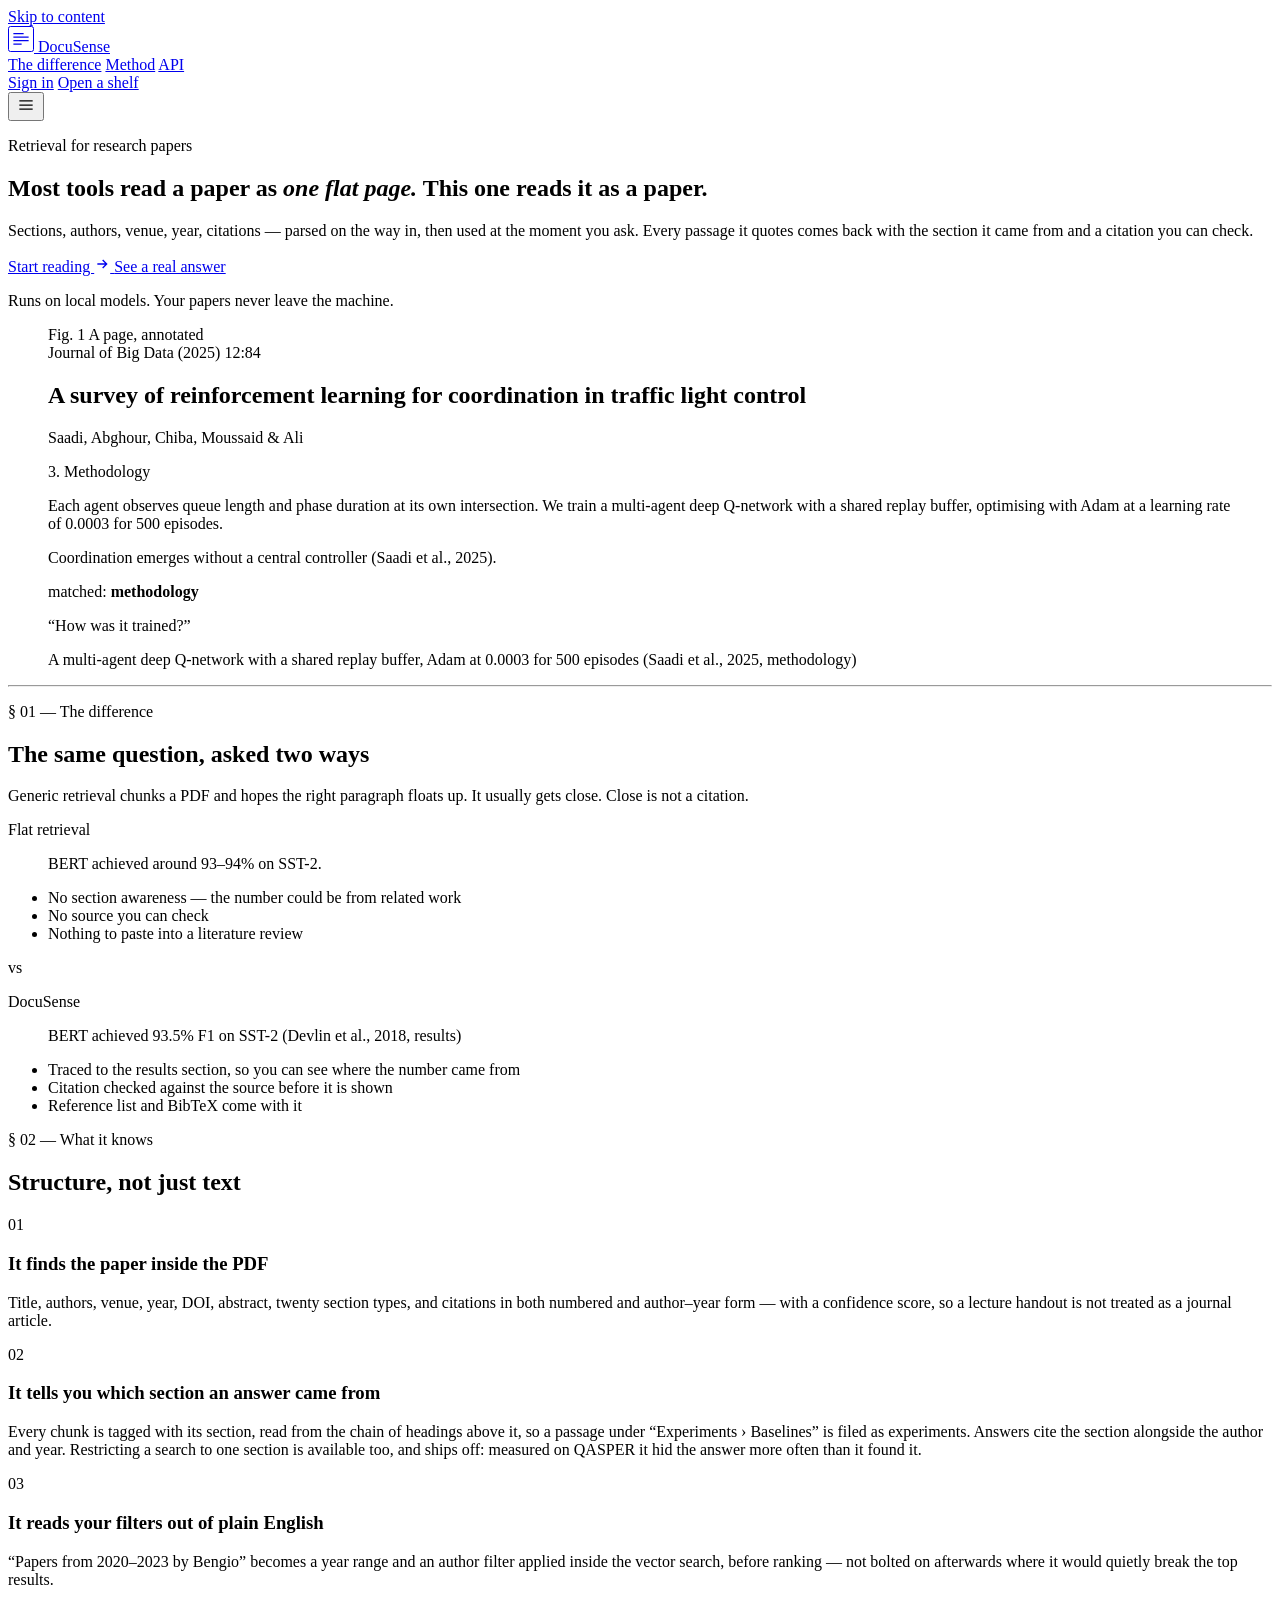
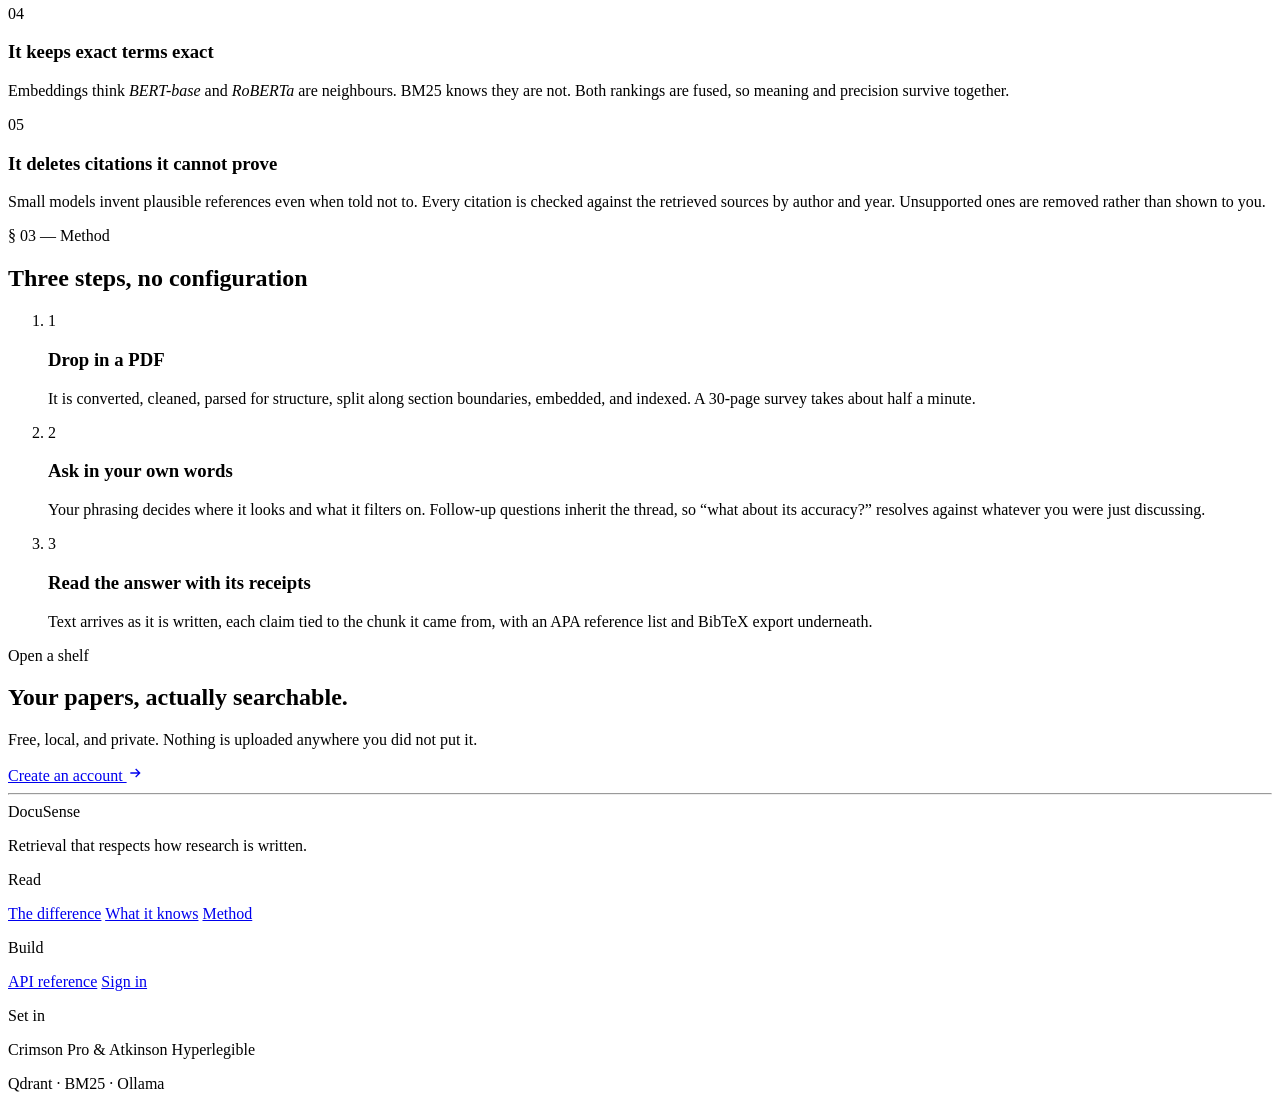
==== commit fc030d0f: "fix(web): repair the 430px layout and four contrast failures found there The mobile layout had been " ====
--- a/docusense/web/index.html
+++ b/docusense/web/index.html
@@ -79,8 +79,8 @@
 
           <p class="lede" data-reveal style="--reveal-delay:180ms">
             Sections, authors, venue, year, citations — parsed on the way in, then
-            used at the moment you ask. Questions about method search the methodology.
-            Questions about numbers search the results.
+            used at the moment you ask. Every passage it quotes comes back with the
+            section it came from and a citation you can check.
           </p>
 
           <div class="hero__actions" data-reveal style="--reveal-delay:260ms">
@@ -193,7 +193,7 @@
               <span class="compare__ref">(Devlin et al., 2018, results)</span>
             </blockquote>
             <ul class="compare__notes">
-              <li>Retrieved from the results section, because the question asked for a number</li>
+              <li>Traced to the results section, so you can see where the number came from</li>
               <li>Citation checked against the source before it is shown</li>
               <li>Reference list and BibTeX come with it</li>
             </ul>
@@ -223,11 +223,13 @@
 
           <article class="ledger__row" data-reveal>
             <span class="folio ledger__num">02</span>
-            <h3 class="ledger__title">It sends the question to the right section</h3>
-            <p class="ledger__body">
-              “How did they train it?” searches methodology. “What accuracy?” searches
-              results. “Why is this better?” searches discussion. The routing is
-              pattern-based, so it works whether or not an LLM is reachable.
+            <h3 class="ledger__title">It tells you which section an answer came from</h3>
+            <p class="ledger__body">
+              Every chunk is tagged with its section, read from the chain of headings
+              above it, so a passage under “Experiments › Baselines” is filed as
+              experiments. Answers cite the section alongside the author and year.
+              Restricting a search to one section is available too, and ships off:
+              measured on QASPER it hid the answer more often than it found it.
             </p>
           </article>
 
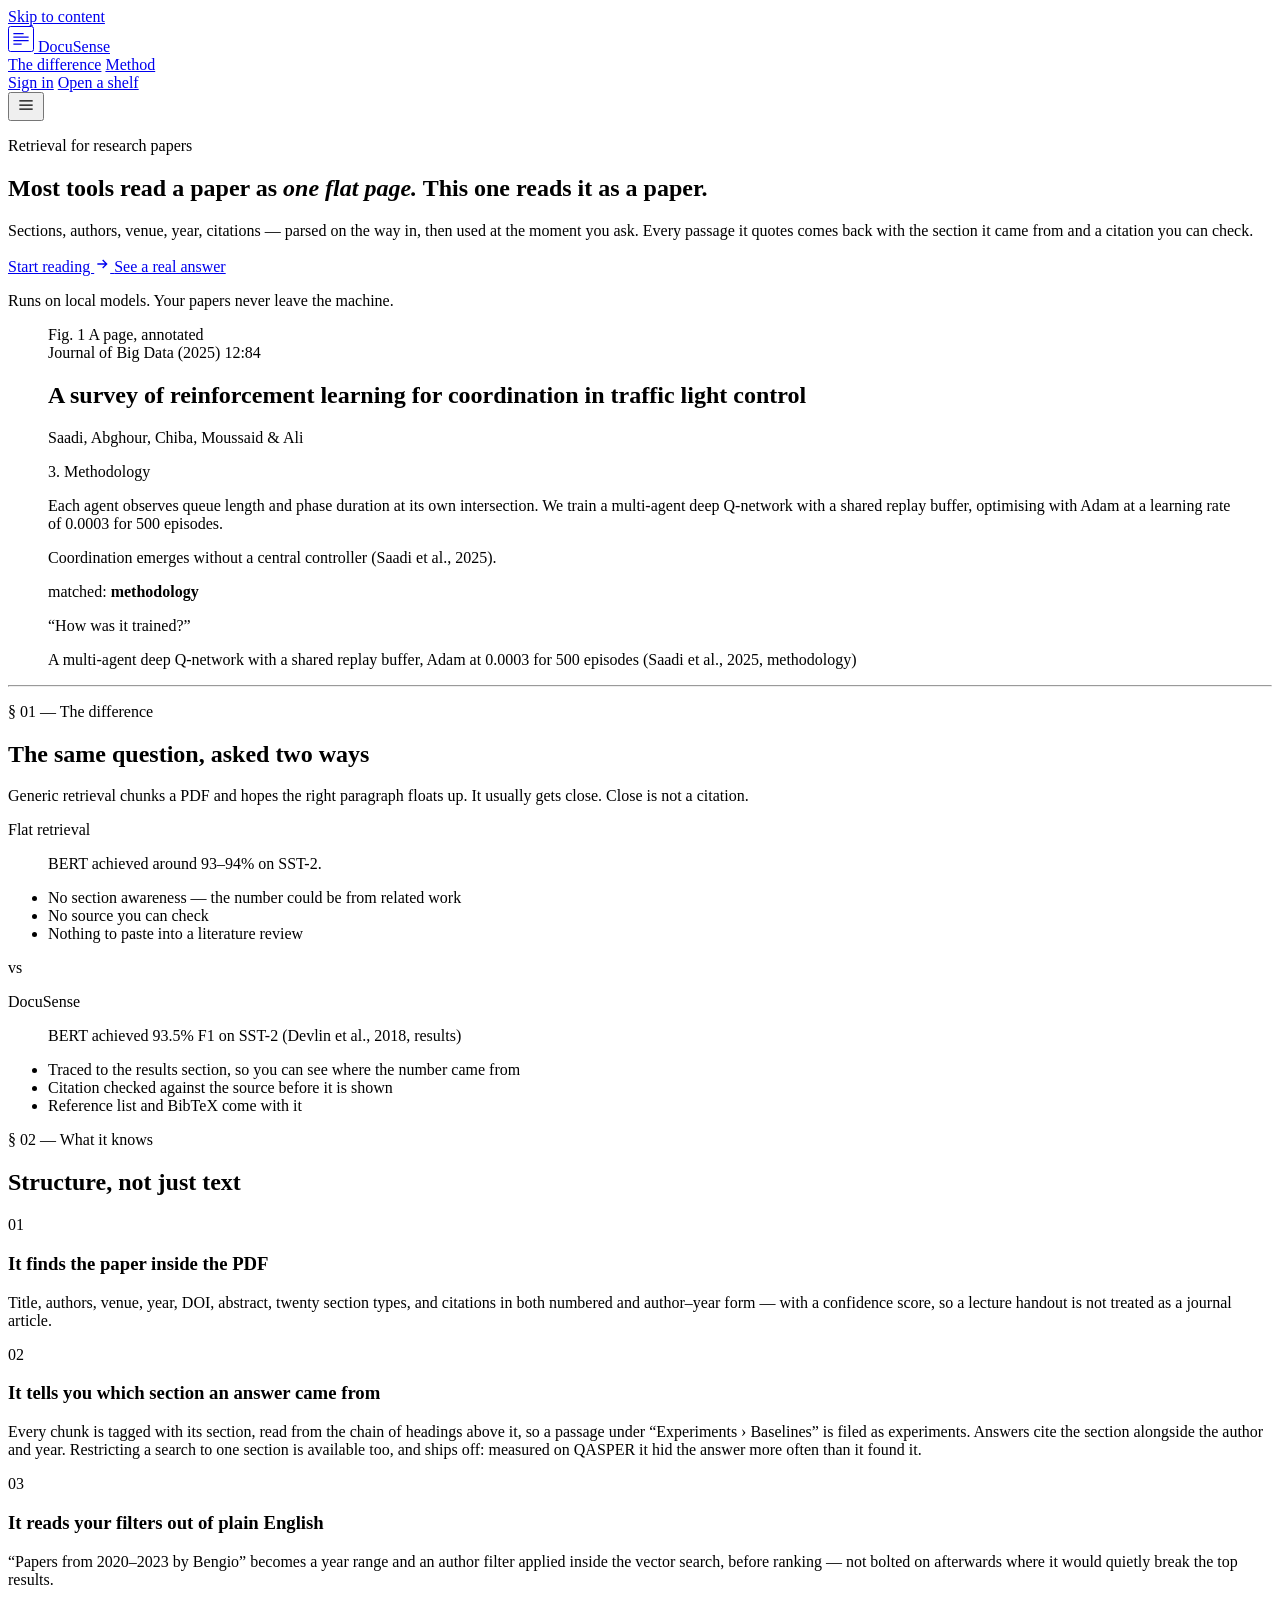
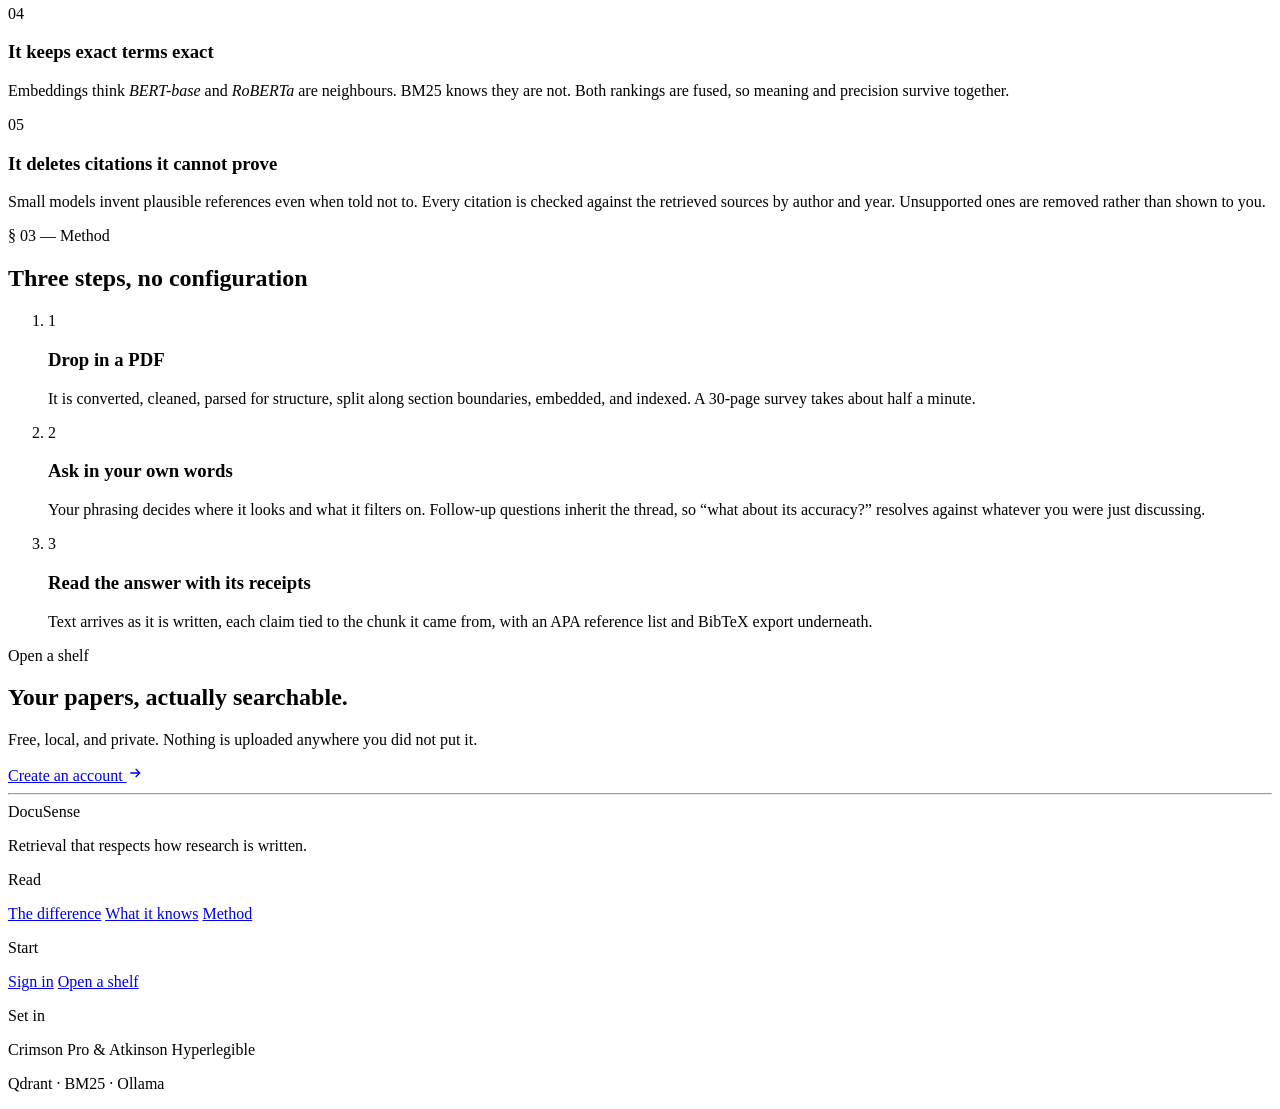
==== commit 4394fad9: "fix(web): take the interactive API docs off the front door The landing page linked /docs from the de" ====
--- a/docusense/web/index.html
+++ b/docusense/web/index.html
@@ -37,7 +37,6 @@
       <nav class="masthead__nav" aria-label="Primary">
         <a href="#difference" class="rule-link">The difference</a>
         <a href="#method" class="rule-link">Method</a>
-        <a href="/docs" class="rule-link">API</a>
       </nav>
 
       <div class="masthead__actions">
@@ -55,7 +54,6 @@
     <div class="masthead__mobile" id="mobile-nav" hidden>
       <a href="#difference">The difference</a>
       <a href="#method">Method</a>
-      <a href="/docs">API</a>
       <a href="/static/auth.html">Sign in</a>
       <a href="/static/auth.html#signup" class="btn btn-primary" style="width:100%">Open a shelf</a>
     </div>
@@ -94,7 +92,8 @@
           </div>
 
           <p class="hero__note" data-reveal style="--reveal-delay:340ms">
-            Runs on local models. Your papers never leave the machine.
+            <span data-local-claim
+                  data-hosted-claim="This demo answers with a hosted model, so questions and the passages they match are sent to it.">Runs on local models. Your papers never leave the machine.</span>
           </p>
         </div>
 
@@ -313,7 +312,8 @@
           Your papers, <span class="mark" data-mark>actually searchable.</span>
         </h2>
         <p class="lede close__lede">
-          Free, local, and private. Nothing is uploaded anywhere you did not put it.
+          <span data-local-claim
+                data-hosted-claim="Free to try. This is a public demo: uploads are visible only to your account, and answers are written by a hosted model.">Free, local, and private. Nothing is uploaded anywhere you did not put it.</span>
         </p>
         <a href="/static/auth.html#signup" class="btn btn-accent btn-lg">
           Create an account
@@ -342,21 +342,41 @@
           <a href="#method" class="rule-link">Method</a>
         </nav>
 
-        <nav class="colophon__links" aria-label="Build">
-          <p class="colophon__heading">Build</p>
-          <a href="/docs" class="rule-link">API reference</a>
+        <nav class="colophon__links" aria-label="Start">
+          <p class="colophon__heading">Start</p>
           <a href="/static/auth.html" class="rule-link">Sign in</a>
+          <a href="/static/auth.html#signup" class="rule-link">Open a shelf</a>
         </nav>
 
         <div class="colophon__meta">
           <p class="colophon__heading">Set in</p>
           <p>Crimson Pro &amp; Atkinson Hyperlegible</p>
-          <p class="folio">Qdrant · BM25 · Ollama</p>
+          <p class="folio"><span data-local-claim
+                data-hosted-claim="Qdrant · BM25 · Groq">Qdrant · BM25 · Ollama</span></p>
         </div>
       </div>
     </div>
   </footer>
 
   <script src="/static/js/animations.js"></script>
+
+  <!-- The three statements above about local generation are true of a local
+       install and false of a deployment using a hosted model, so they are
+       corrected from /api/health rather than left to mislead. Failing to
+       reach it leaves the local wording in place, which is the wording that
+       is correct for anyone running this themselves. -->
+  <script>
+    (async () => {
+      try {
+        const r = await fetch('/api/health');
+        if (!r.ok) return;
+        const { generation } = await r.json();
+        if (generation !== 'hosted') return;
+        document.querySelectorAll('[data-local-claim]').forEach((el) => {
+          el.textContent = el.dataset.hostedClaim;
+        });
+      } catch { /* leave the local wording */ }
+    })();
+  </script>
 </body>
 </html>
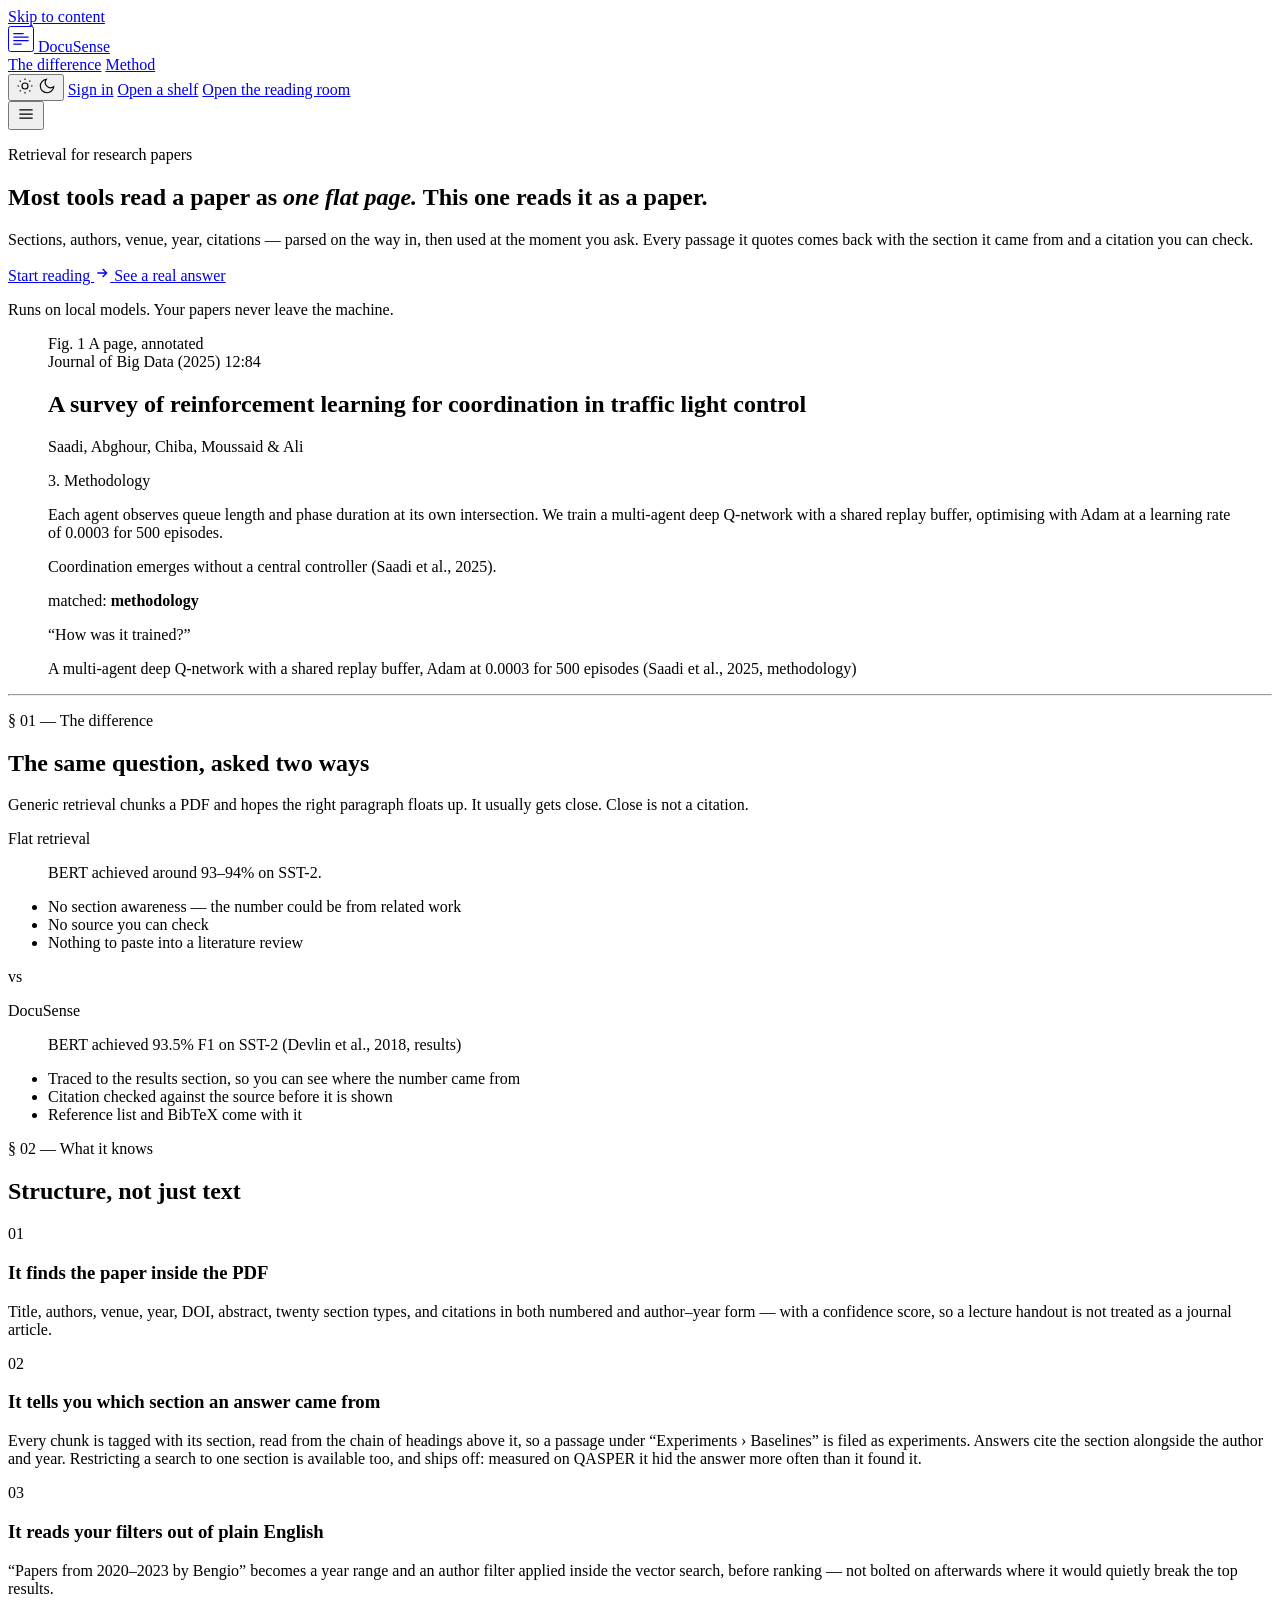
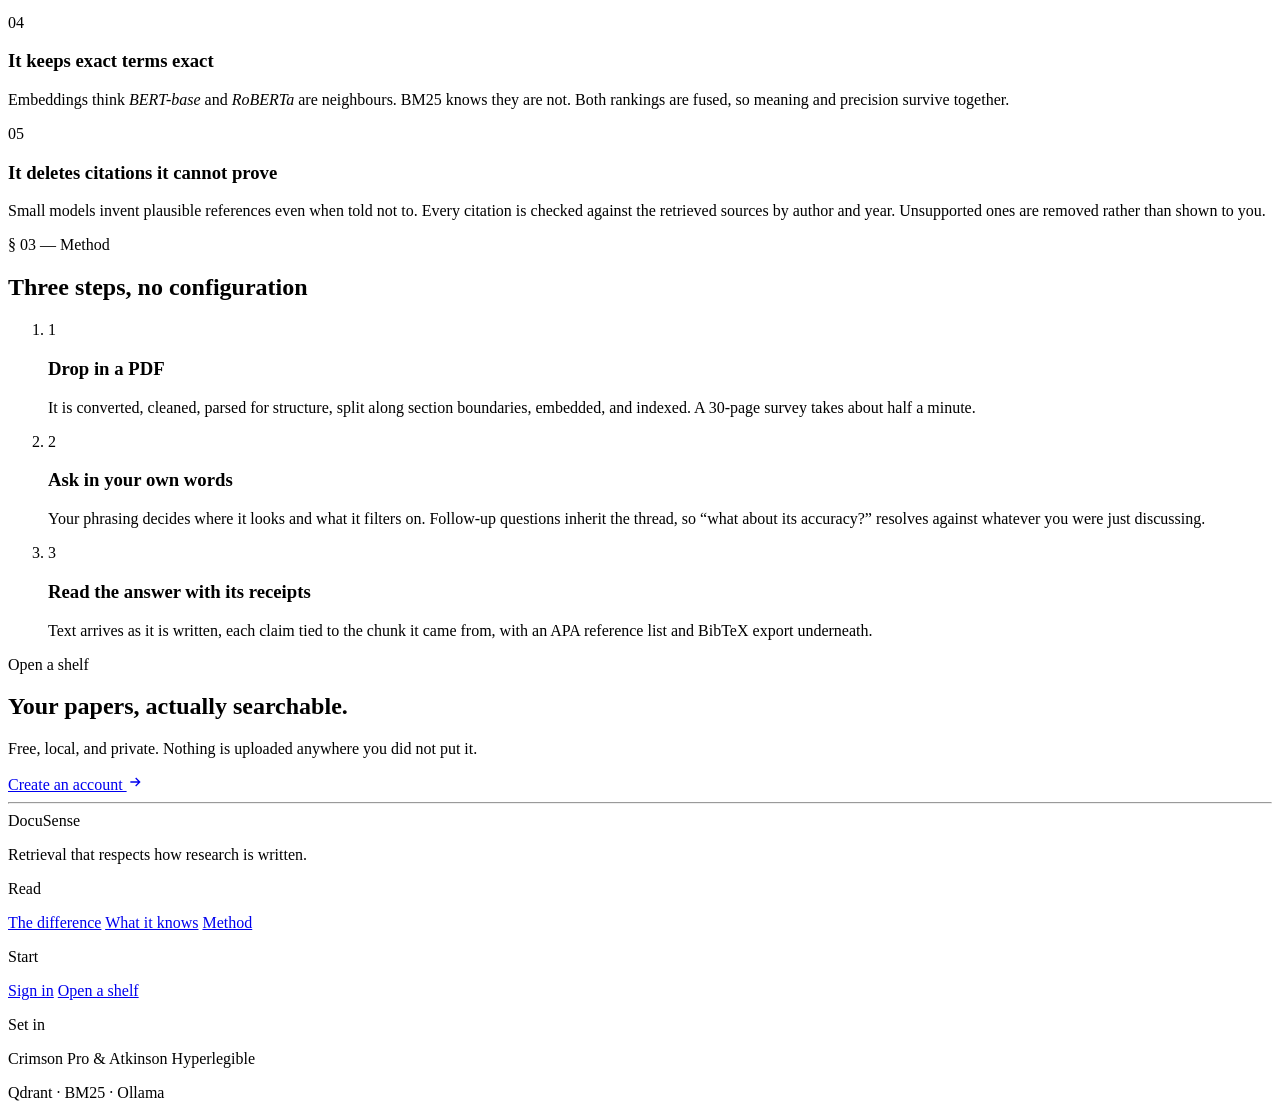
==== commit 8a53826e: "fix(web): one theme toggle on every page, and a landing page that knows you The light/dark toggle li" ====
--- a/docusense/web/index.html
+++ b/docusense/web/index.html
@@ -9,13 +9,22 @@
   <link rel="preconnect" href="https://fonts.googleapis.com">
   <link rel="preconnect" href="https://fonts.gstatic.com" crossorigin>
   <link href="https://fonts.googleapis.com/css2?family=Atkinson+Hyperlegible:wght@400;700&family=Crimson+Pro:ital,wght@0,300;0,400;0,500;0,600;1,400&display=swap" rel="stylesheet">
-  <link rel="stylesheet" href="/static/css/design-system.css">
-  <link rel="stylesheet" href="/static/css/landing.css">
+  <link rel="stylesheet" href="/static/css/design-system.css?v=2">
+  <link rel="stylesheet" href="/static/css/landing.css?v=2">
 
   <script>
     // Opt in to scroll-reveal only when scripting is available to undo it.
     document.documentElement.classList.add('js-reveal');
+    // A signed-in reader is shown the way back in rather than a sign-in
+    // button, decided before paint so the header does not flicker. The
+    // token is re-checked against the server below.
+    try {
+      if (localStorage.getItem('docusense_token')) {
+        document.documentElement.classList.add('is-signed-in');
+      }
+    } catch { /* storage blocked: signed out is the safe reading */ }
   </script>
+  <script src="/static/js/theme.js?v=2"></script>
 </head>
 <body>
   <a href="#main" class="skip-link">Skip to content</a>
@@ -40,8 +49,17 @@
       </nav>
 
       <div class="masthead__actions">
-        <a href="/static/auth.html" class="btn btn-quiet btn-sm">Sign in</a>
-        <a href="/static/auth.html#signup" class="btn btn-primary btn-sm">Open a shelf</a>
+        <button type="button" class="btn btn-icon theme-toggle" data-theme-toggle aria-label="Switch theme">
+          <svg class="icon-sun" width="18" height="18" viewBox="0 0 24 24" fill="none" stroke="currentColor" stroke-width="1.5" aria-hidden="true">
+            <circle cx="12" cy="12" r="4"/><path d="M12 2v2M12 20v2M4.9 4.9l1.4 1.4M17.7 17.7l1.4 1.4M2 12h2M20 12h2M4.9 19.1l1.4-1.4M17.7 6.3l1.4-1.4"/>
+          </svg>
+          <svg class="icon-moon" width="18" height="18" viewBox="0 0 24 24" fill="none" stroke="currentColor" stroke-width="1.5" aria-hidden="true">
+            <path d="M21 12.8A9 9 0 1111.2 3a7 7 0 009.8 9.8z"/>
+          </svg>
+        </button>
+        <a href="/static/auth.html" class="btn btn-quiet btn-sm" data-signed-out>Sign in</a>
+        <a href="/static/auth.html#signup" class="btn btn-primary btn-sm" data-signed-out>Open a shelf</a>
+        <a href="/static/chat.html" class="btn btn-primary btn-sm" data-signed-in>Open the reading room</a>
       </div>
 
       <button class="btn btn-icon masthead__toggle" id="nav-toggle" aria-label="Open menu" aria-expanded="false" aria-controls="mobile-nav">
@@ -54,8 +72,9 @@
     <div class="masthead__mobile" id="mobile-nav" hidden>
       <a href="#difference">The difference</a>
       <a href="#method">Method</a>
-      <a href="/static/auth.html">Sign in</a>
-      <a href="/static/auth.html#signup" class="btn btn-primary" style="width:100%">Open a shelf</a>
+      <a href="/static/auth.html" data-signed-out>Sign in</a>
+      <a href="/static/auth.html#signup" class="btn btn-primary" style="width:100%" data-signed-out>Open a shelf</a>
+      <a href="/static/chat.html" class="btn btn-primary" style="width:100%" data-signed-in>Open the reading room</a>
     </div>
   </header>
 
@@ -315,7 +334,7 @@
           <span data-local-claim
                 data-hosted-claim="Free to try. This is a public demo: uploads are visible only to your account, and answers are written by a hosted model.">Free, local, and private. Nothing is uploaded anywhere you did not put it.</span>
         </p>
-        <a href="/static/auth.html#signup" class="btn btn-accent btn-lg">
+        <a href="/static/auth.html#signup" class="btn btn-accent btn-lg" data-signed-in-text="Back to your shelf">
           Create an account
           <svg width="16" height="16" viewBox="0 0 24 24" fill="none" stroke="currentColor" stroke-width="2" aria-hidden="true">
             <path d="M5 12h14M13 6l6 6-6 6"/>
@@ -344,8 +363,8 @@
 
         <nav class="colophon__links" aria-label="Start">
           <p class="colophon__heading">Start</p>
-          <a href="/static/auth.html" class="rule-link">Sign in</a>
-          <a href="/static/auth.html#signup" class="rule-link">Open a shelf</a>
+          <a href="/static/auth.html" class="rule-link" data-signed-out>Sign in</a>
+          <a href="/static/auth.html#signup" class="rule-link" data-signed-in-text="Your reading room">Open a shelf</a>
         </nav>
 
         <div class="colophon__meta">
@@ -358,7 +377,41 @@
     </div>
   </footer>
 
-  <script src="/static/js/animations.js"></script>
+  <script src="/static/js/animations.js?v=2"></script>
+
+  <!-- Signed in: every "sign in / sign up" link on the page leads back into
+       the app instead, and the token is checked once so a revoked or expired
+       one stops claiming a session. -->
+  <script>
+    (async () => {
+      const root = document.documentElement;
+      if (!root.classList.contains('is-signed-in')) return;
+
+      const intoApp = () => document
+        .querySelectorAll('a[href^="/static/auth.html"]:not([data-signed-out])')
+        .forEach((a) => {
+          a.href = '/static/chat.html';
+          // Relabel where the words would now be wrong ("Create an account").
+          const label = a.dataset.signedInText;
+          const text = label && [...a.childNodes].find((n) => n.nodeType === 3 && n.textContent.trim());
+          if (text) text.textContent = ` ${label} `;
+        });
+      intoApp();
+
+      try {
+        const token = localStorage.getItem('docusense_token');
+        const r = await fetch('/api/auth/me', {
+          headers: { Authorization: `Bearer ${token}` },
+        });
+        if (r.status === 401) {
+          localStorage.removeItem('docusense_token');
+          localStorage.removeItem('docusense_user');
+          root.classList.remove('is-signed-in');
+          location.reload();
+        }
+      } catch { /* offline: keep the optimistic reading */ }
+    })();
+  </script>
 
   <!-- The three statements above about local generation are true of a local
        install and false of a deployment using a hosted model, so they are
